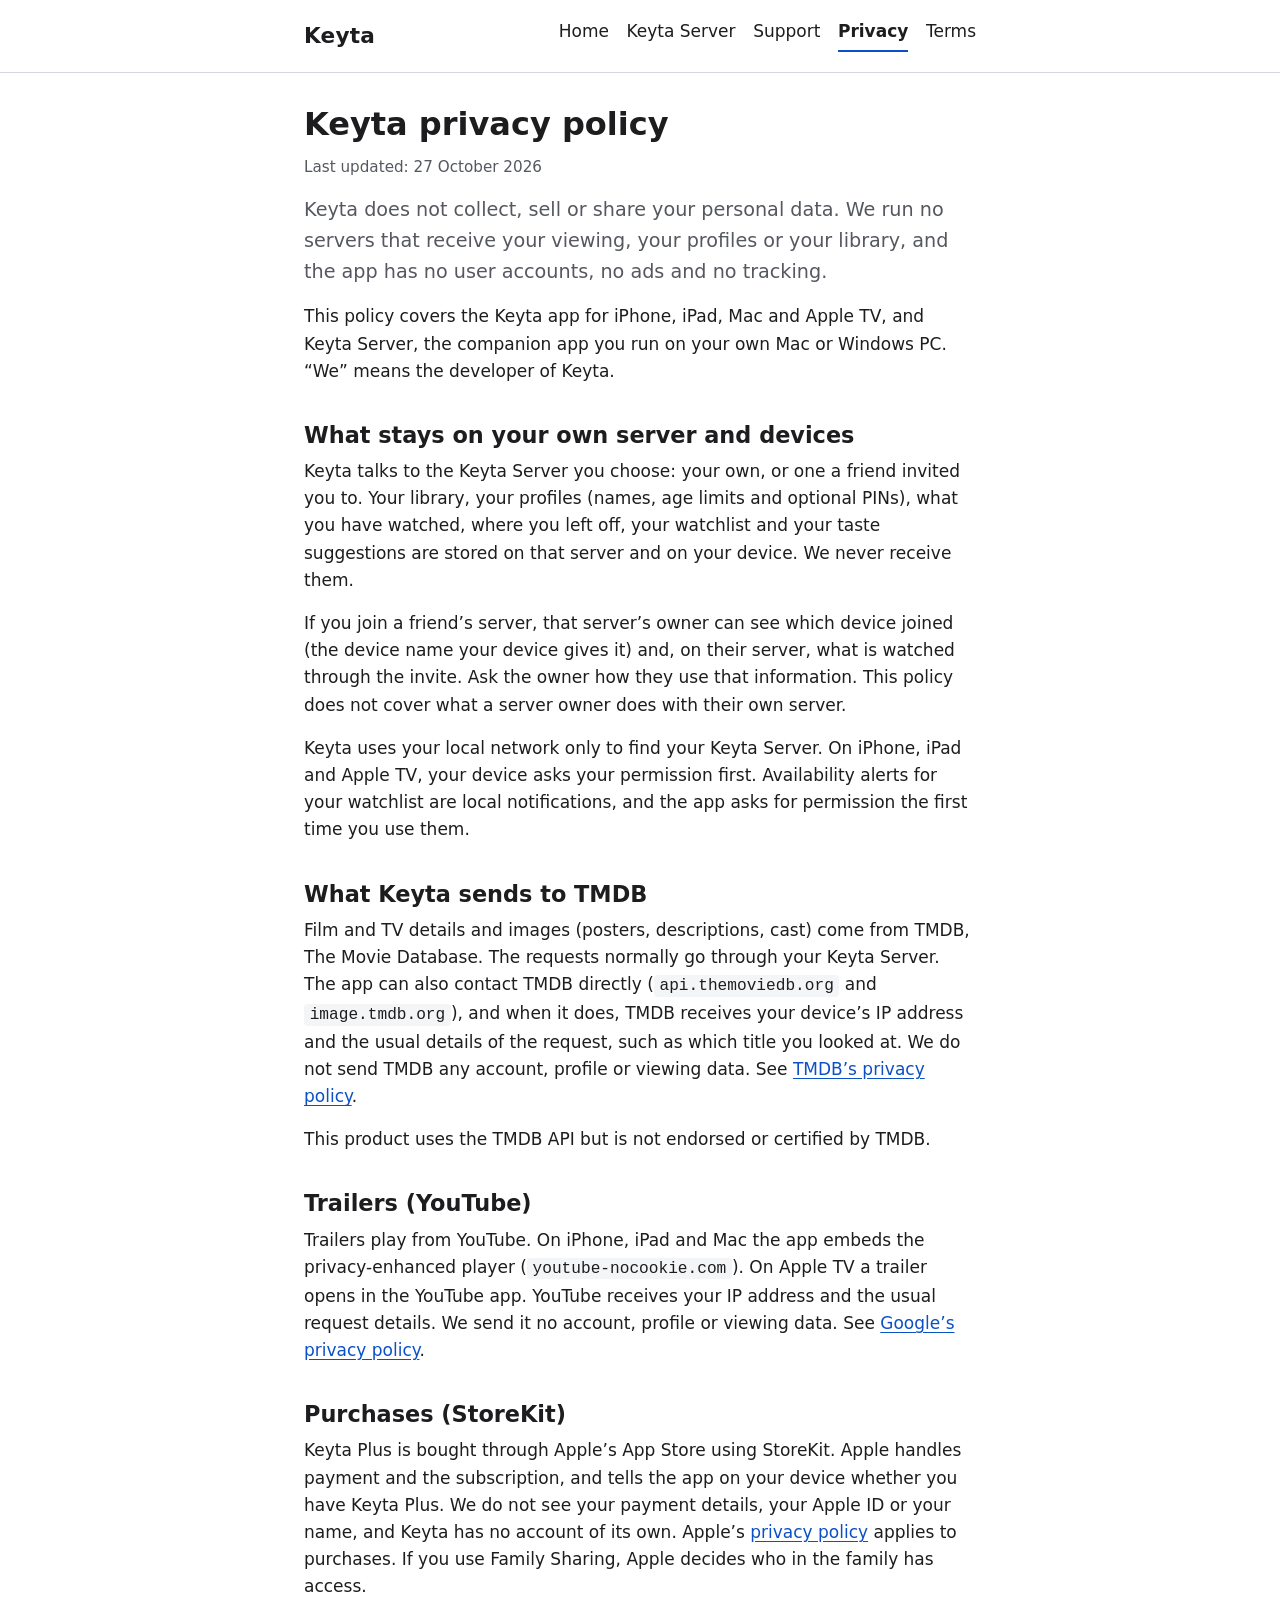
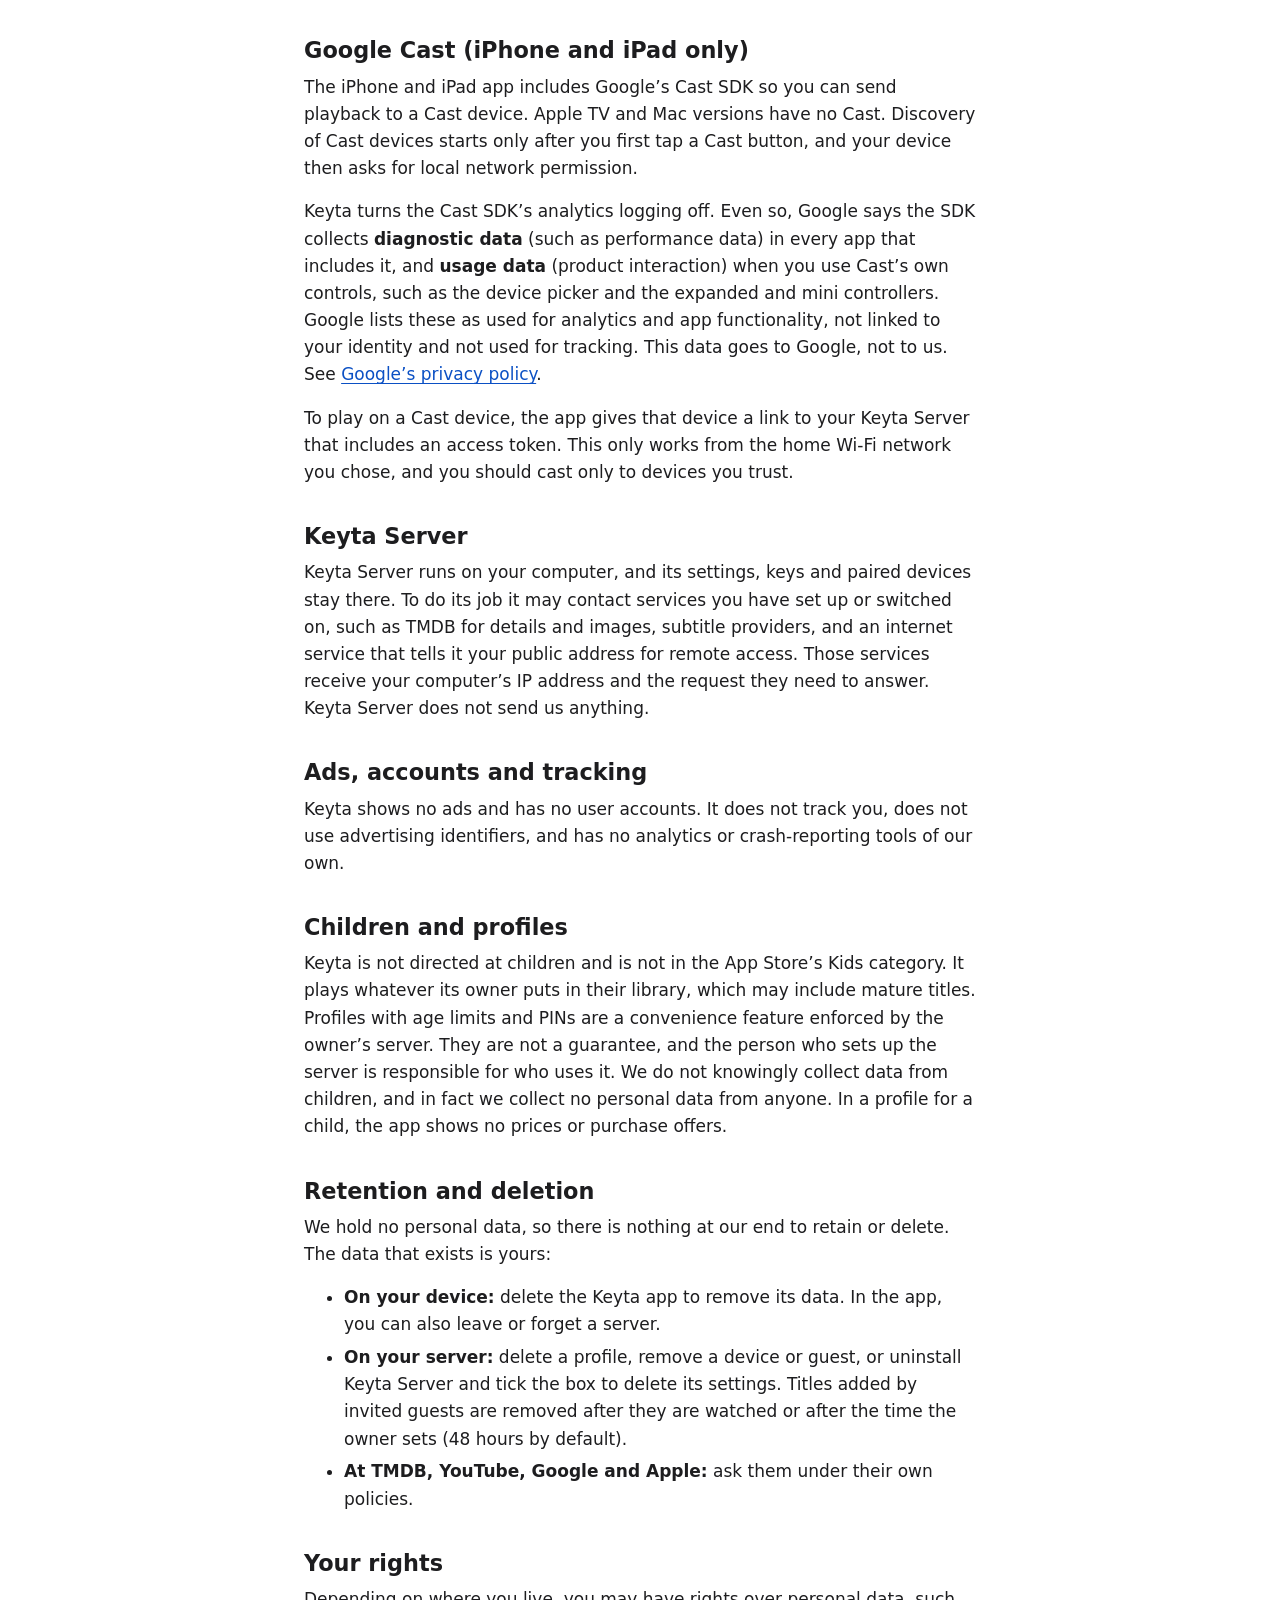
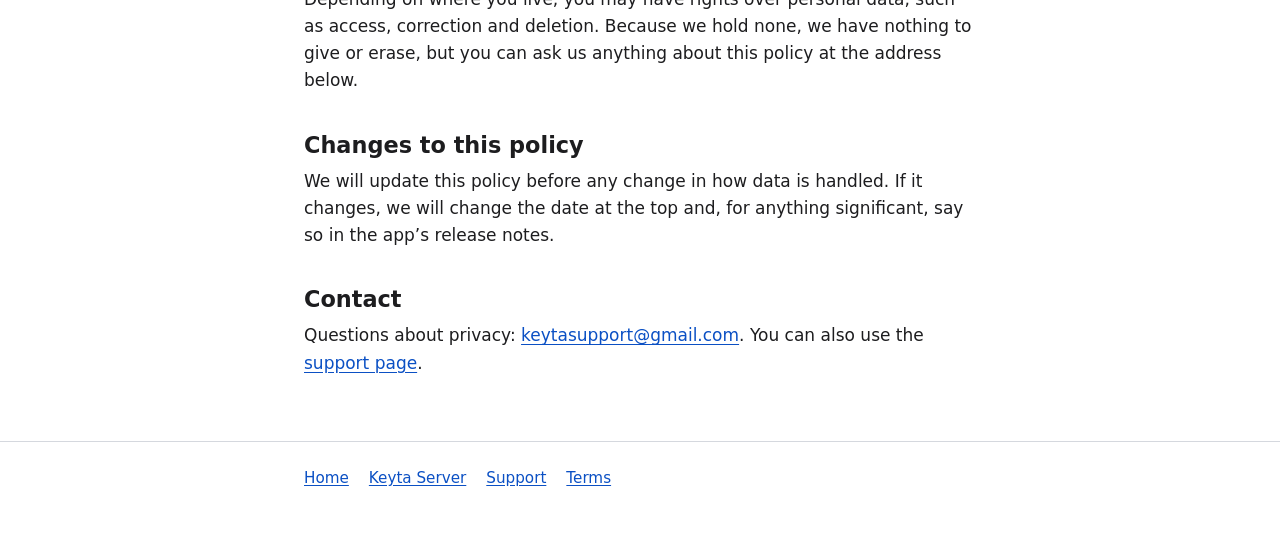
==== privacy.html @ 4ab93399 "Add files via upload" ====
<!doctype html>
<html lang="en">
<head>
<meta charset="utf-8">
<meta name="viewport" content="width=device-width, initial-scale=1">
<meta name="color-scheme" content="light dark">
<title>Keyta privacy policy</title>
<meta name="description" content="What Keyta and Keyta Server do with your data: nothing is collected by the developer, and what each third party sees.">
<link rel="stylesheet" href="style.css">
</head>
<body>
<a class="skip" href="#main">Skip to content</a>
<header class="site"><div class="wrap">
  <a class="brand" href="index.html">Keyta</a>
  <nav aria-label="Main"><ul>
    <li><a href="index.html">Home</a></li>
    <li><a href="server.html">Keyta Server</a></li>
    <li><a href="support.html">Support</a></li>
    <li><a href="privacy.html" aria-current="page">Privacy</a></li>
    <li><a href="terms.html">Terms</a></li>
  </ul></nav>
</div></header>

<main id="main"><div class="wrap">
  <h1>Keyta privacy policy</h1>
  <p class="updated">Last updated: 27 October 2026</p>

  <p class="lead">Keyta does not collect, sell or share your personal data. We run no servers that receive your viewing, your profiles or your library, and the app has no user accounts, no ads and no tracking.</p>

  <p>This policy covers the Keyta app for iPhone, iPad, Mac and Apple TV, and Keyta Server, the companion app you run on your own Mac or Windows PC. &ldquo;We&rdquo; means the developer of Keyta.</p>

  <h2>What stays on your own server and devices</h2>
  <p>Keyta talks to the Keyta Server you choose: your own, or one a friend invited you to. Your library, your profiles (names, age limits and optional PINs), what you have watched, where you left off, your watchlist and your taste suggestions are stored on that server and on your device. We never receive them.</p>
  <p>If you join a friend&rsquo;s server, that server&rsquo;s owner can see which device joined (the device name your device gives it) and, on their server, what is watched through the invite. Ask the owner how they use that information. This policy does not cover what a server owner does with their own server.</p>
  <p>Keyta uses your local network only to find your Keyta Server. On iPhone, iPad and Apple TV, your device asks your permission first. Availability alerts for your watchlist are local notifications, and the app asks for permission the first time you use them.</p>

  <h2>What Keyta sends to TMDB</h2>
  <p>Film and TV details and images (posters, descriptions, cast) come from TMDB, The Movie Database. The requests normally go through your Keyta Server. The app can also contact TMDB directly (<code>api.themoviedb.org</code> and <code>image.tmdb.org</code>), and when it does, TMDB receives your device&rsquo;s IP address and the usual details of the request, such as which title you looked at. We do not send TMDB any account, profile or viewing data. See <a href="https://www.themoviedb.org/privacy-policy">TMDB&rsquo;s privacy policy</a>.</p>
  <p>This product uses the TMDB API but is not endorsed or certified by TMDB.</p>

  <h2>Trailers (YouTube)</h2>
  <p>Trailers play from YouTube. On iPhone, iPad and Mac the app embeds the privacy-enhanced player (<code>youtube-nocookie.com</code>). On Apple TV a trailer opens in the YouTube app. YouTube receives your IP address and the usual request details. We send it no account, profile or viewing data. See <a href="https://policies.google.com/privacy">Google&rsquo;s privacy policy</a>.</p>

  <h2>Purchases (StoreKit)</h2>
  <p>Keyta Plus is bought through Apple&rsquo;s App Store using StoreKit. Apple handles payment and the subscription, and tells the app on your device whether you have Keyta Plus. We do not see your payment details, your Apple ID or your name, and Keyta has no account of its own. Apple&rsquo;s <a href="https://www.apple.com/legal/privacy/">privacy policy</a> applies to purchases. If you use Family Sharing, Apple decides who in the family has access.</p>

  <h2>Google Cast (iPhone and iPad only)</h2>
  <p>The iPhone and iPad app includes Google&rsquo;s Cast SDK so you can send playback to a Cast device. Apple TV and Mac versions have no Cast. Discovery of Cast devices starts only after you first tap a Cast button, and your device then asks for local network permission.</p>
  <p>Keyta turns the Cast SDK&rsquo;s analytics logging off. Even so, Google says the SDK collects <strong>diagnostic data</strong> (such as performance data) in every app that includes it, and <strong>usage data</strong> (product interaction) when you use Cast&rsquo;s own controls, such as the device picker and the expanded and mini controllers. Google lists these as used for analytics and app functionality, not linked to your identity and not used for tracking. This data goes to Google, not to us. See <a href="https://policies.google.com/privacy">Google&rsquo;s privacy policy</a>.</p>
  <p>To play on a Cast device, the app gives that device a link to your Keyta Server that includes an access token. This only works from the home Wi-Fi network you chose, and you should cast only to devices you trust.</p>

  <h2>Keyta Server</h2>
  <p>Keyta Server runs on your computer, and its settings, keys and paired devices stay there. To do its job it may contact services you have set up or switched on, such as TMDB for details and images, subtitle providers, and an internet service that tells it your public address for remote access. Those services receive your computer&rsquo;s IP address and the request they need to answer. Keyta Server does not send us anything.</p>

  <h2>Ads, accounts and tracking</h2>
  <p>Keyta shows no ads and has no user accounts. It does not track you, does not use advertising identifiers, and has no analytics or crash-reporting tools of our own.</p>

  <h2>Children and profiles</h2>
  <p>Keyta is not directed at children and is not in the App Store&rsquo;s Kids category. It plays whatever its owner puts in their library, which may include mature titles. Profiles with age limits and PINs are a convenience feature enforced by the owner&rsquo;s server. They are not a guarantee, and the person who sets up the server is responsible for who uses it. We do not knowingly collect data from children, and in fact we collect no personal data from anyone. In a profile for a child, the app shows no prices or purchase offers.</p>

  <h2>Retention and deletion</h2>
  <p>We hold no personal data, so there is nothing at our end to retain or delete. The data that exists is yours:</p>
  <ul>
    <li><strong>On your device:</strong> delete the Keyta app to remove its data. In the app, you can also leave or forget a server.</li>
    <li><strong>On your server:</strong> delete a profile, remove a device or guest, or uninstall Keyta Server and tick the box to delete its settings. Titles added by invited guests are removed after they are watched or after the time the owner sets (48 hours by default).</li>
    <li><strong>At TMDB, YouTube, Google and Apple:</strong> ask them under their own policies.</li>
  </ul>

  <h2>Your rights</h2>
  <p>Depending on where you live, you may have rights over personal data, such as access, correction and deletion. Because we hold none, we have nothing to give or erase, but you can ask us anything about this policy at the address below.</p>

  <h2>Changes to this policy</h2>
  <p>We will update this policy before any change in how data is handled. If it changes, we will change the date at the top and, for anything significant, say so in the app&rsquo;s release notes.</p>

  <h2>Contact</h2>
  <p>Questions about privacy: <a href="mailto:keytasupport@gmail.com">keytasupport@gmail.com</a>. You can also use the <a href="support.html">support page</a>.</p>
</div></main>

<footer class="site"><div class="wrap">
  <ul>
    <li><a href="index.html">Home</a></li>
    <li><a href="server.html">Keyta Server</a></li>
    <li><a href="support.html">Support</a></li>
    <li><a href="terms.html">Terms</a></li>
  </ul>
</div></footer>
</body>
</html>
---- style.css ----
/* Keyta site. One stylesheet, no fonts or scripts from anywhere else. */
:root {
  --bg: #ffffff;
  --surface: #f4f5f7;
  --text: #1d1d1f;
  --muted: #55585f;
  --link: #0b50c4;
  --border: #d5d8de;
  --accent: #0b50c4;
  --on-accent: #ffffff;
  --todo-bg: #fff3c4;
  --todo-text: #4a3b00;
}
@media (prefers-color-scheme: dark) {
  :root {
    --bg: #121316;
    --surface: #1d1f24;
    --text: #f2f3f5;
    --muted: #b4b8c1;
    --link: #8db4ff;
    --border: #363a43;
    --accent: #8db4ff;
    --on-accent: #0b1220;
    --todo-bg: #4a3b00;
    --todo-text: #fff3c4;
  }
}
* { box-sizing: border-box; }
html { -webkit-text-size-adjust: 100%; }
body {
  margin: 0;
  background: var(--bg);
  color: var(--text);
  font: 1.0625rem/1.6 system-ui, -apple-system, "Segoe UI", Roboto, "Helvetica Neue", Arial, sans-serif;
}
a { color: var(--link); text-underline-offset: 0.15em; }
a:focus-visible, summary:focus-visible { outline: 3px solid var(--accent); outline-offset: 2px; border-radius: 2px; }
.skip { position: absolute; left: -999px; top: 0; background: var(--accent); color: var(--on-accent); padding: .5rem 1rem; z-index: 10; }
.skip:focus { left: 0; }
.wrap { max-width: 44rem; margin: 0 auto; padding: 0 1rem; }
header.site { border-bottom: 1px solid var(--border); }
header.site .wrap { display: flex; flex-wrap: wrap; align-items: center; justify-content: space-between; gap: .5rem 1.5rem; padding-top: .9rem; padding-bottom: .9rem; }
.brand { font-weight: 700; font-size: 1.35rem; color: var(--text); text-decoration: none; letter-spacing: .01em; }
nav ul { list-style: none; display: flex; flex-wrap: wrap; gap: .25rem 1.1rem; margin: 0; padding: 0; }
nav a { color: var(--text); text-decoration: none; padding: .25rem 0; display: inline-block; }
nav a:hover { text-decoration: underline; }
nav a[aria-current="page"] { font-weight: 700; border-bottom: 2px solid var(--accent); }
main { padding: 2rem 0 3rem; }
h1 { font-size: 2rem; line-height: 1.2; margin: 0 0 .75rem; }
h2 { font-size: 1.4rem; line-height: 1.3; margin: 2.25rem 0 .5rem; }
h3 { font-size: 1.1rem; margin: 1.5rem 0 .25rem; }
p, ul, ol { margin: 0 0 1rem; }
li { margin-bottom: .35rem; }
.lead { font-size: 1.2rem; color: var(--muted); }
.updated { color: var(--muted); font-size: .95rem; }
.card { background: var(--surface); border: 1px solid var(--border); border-radius: .75rem; padding: 1rem 1.25rem; margin: 1rem 0; }
.card h2, .card h3 { margin-top: 0; }
.grid { display: grid; gap: 1rem; grid-template-columns: repeat(auto-fit, minmax(14rem, 1fr)); }
.button { display: inline-block; background: var(--accent); color: var(--on-accent); font-weight: 600; padding: .65rem 1.1rem; border-radius: .6rem; text-decoration: none; margin: .25rem .5rem .25rem 0; }
.button:hover { filter: brightness(1.08); }
.todo { background: var(--todo-bg); color: var(--todo-text); padding: 0 .35em; border-radius: .25rem; font-weight: 600; }
details { border-top: 1px solid var(--border); padding: .75rem 0; }
details:last-of-type { border-bottom: 1px solid var(--border); }
summary { cursor: pointer; font-weight: 600; }
details > :not(summary) { margin-top: .6rem; }
table { border-collapse: collapse; width: 100%; margin: 0 0 1rem; }
th, td { text-align: left; vertical-align: top; padding: .5rem .6rem; border-bottom: 1px solid var(--border); }
th { background: var(--surface); }
.tablewrap { overflow-x: auto; }
code { font-family: ui-monospace, SFMono-Regular, Menlo, Consolas, monospace; font-size: .95em; background: var(--surface); padding: .1em .35em; border-radius: .25rem; word-break: break-word; }
footer.site { border-top: 1px solid var(--border); color: var(--muted); font-size: .95rem; padding: 1.5rem 0 2.5rem; }
footer.site ul { list-style: none; display: flex; flex-wrap: wrap; gap: .25rem 1.25rem; padding: 0; margin: 0 0 .75rem; }
@media (max-width: 30rem) {
  h1 { font-size: 1.65rem; }
  body { font-size: 1rem; }
}
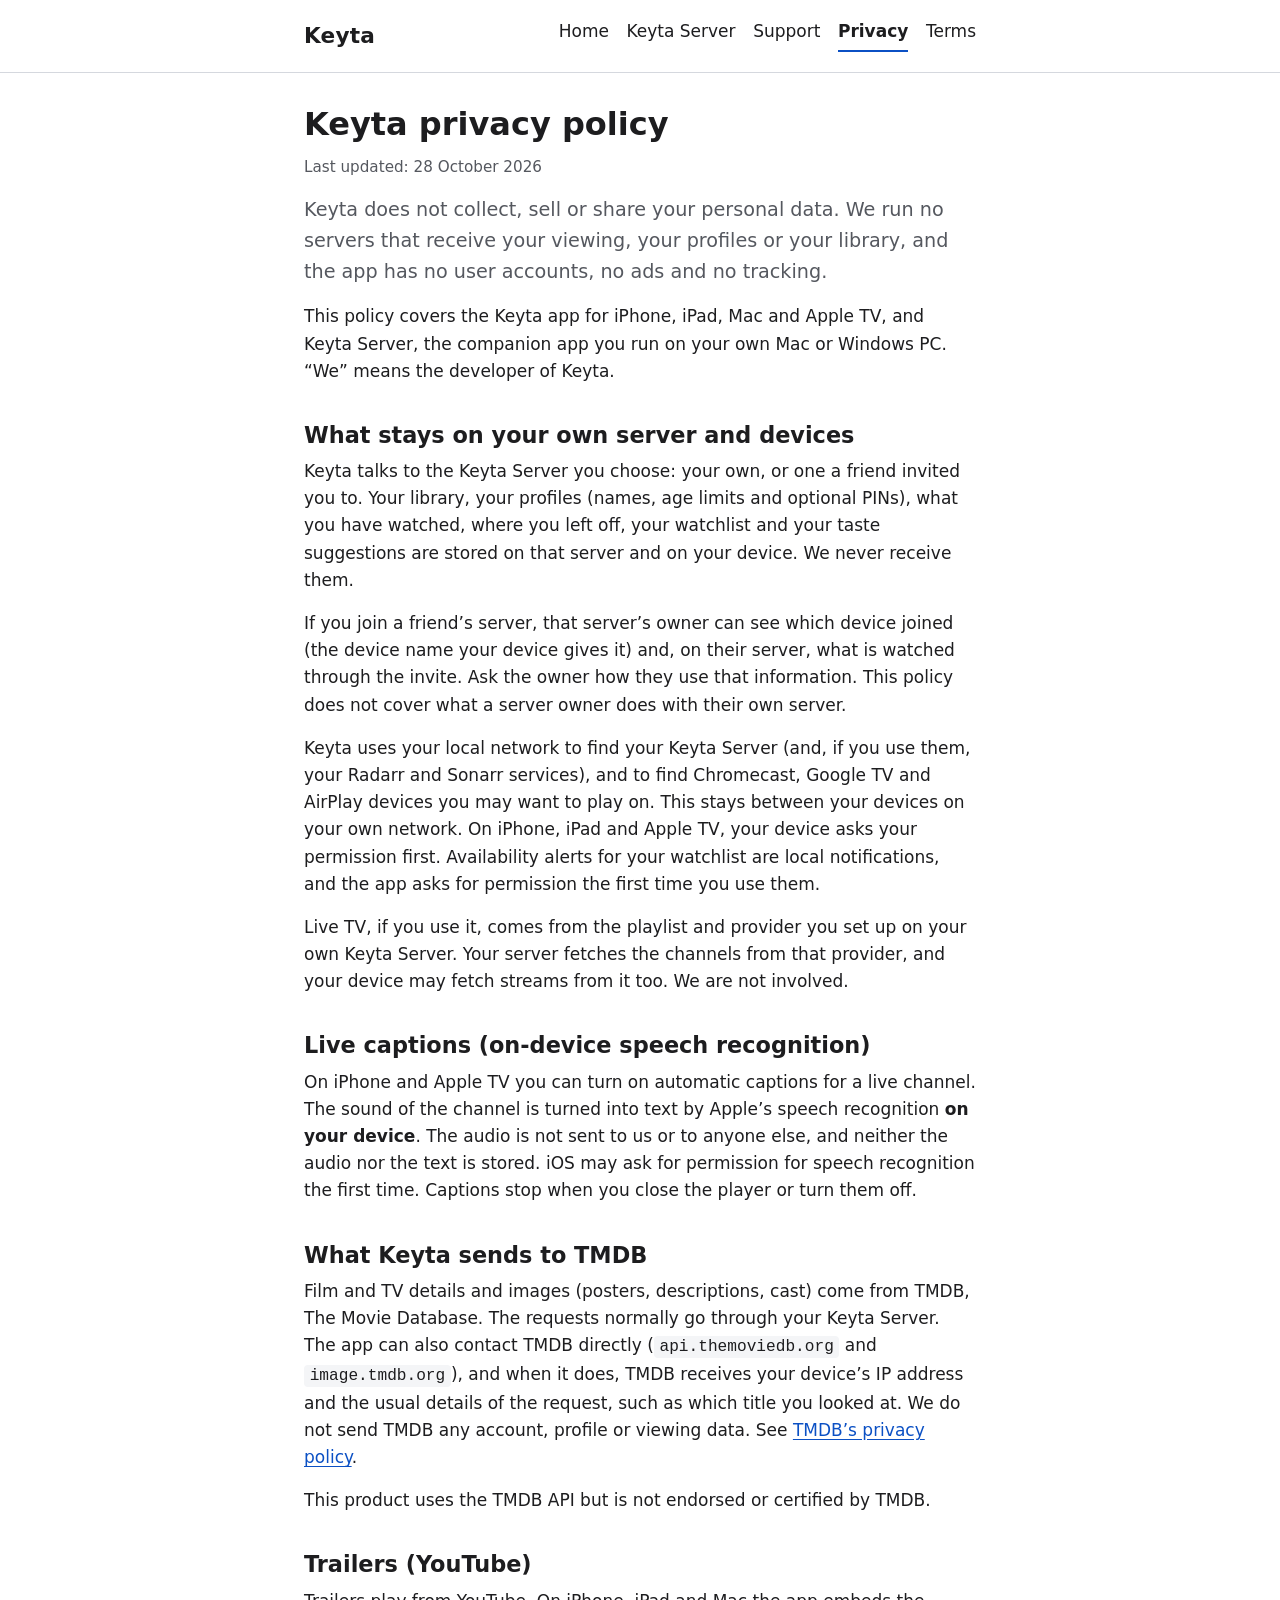
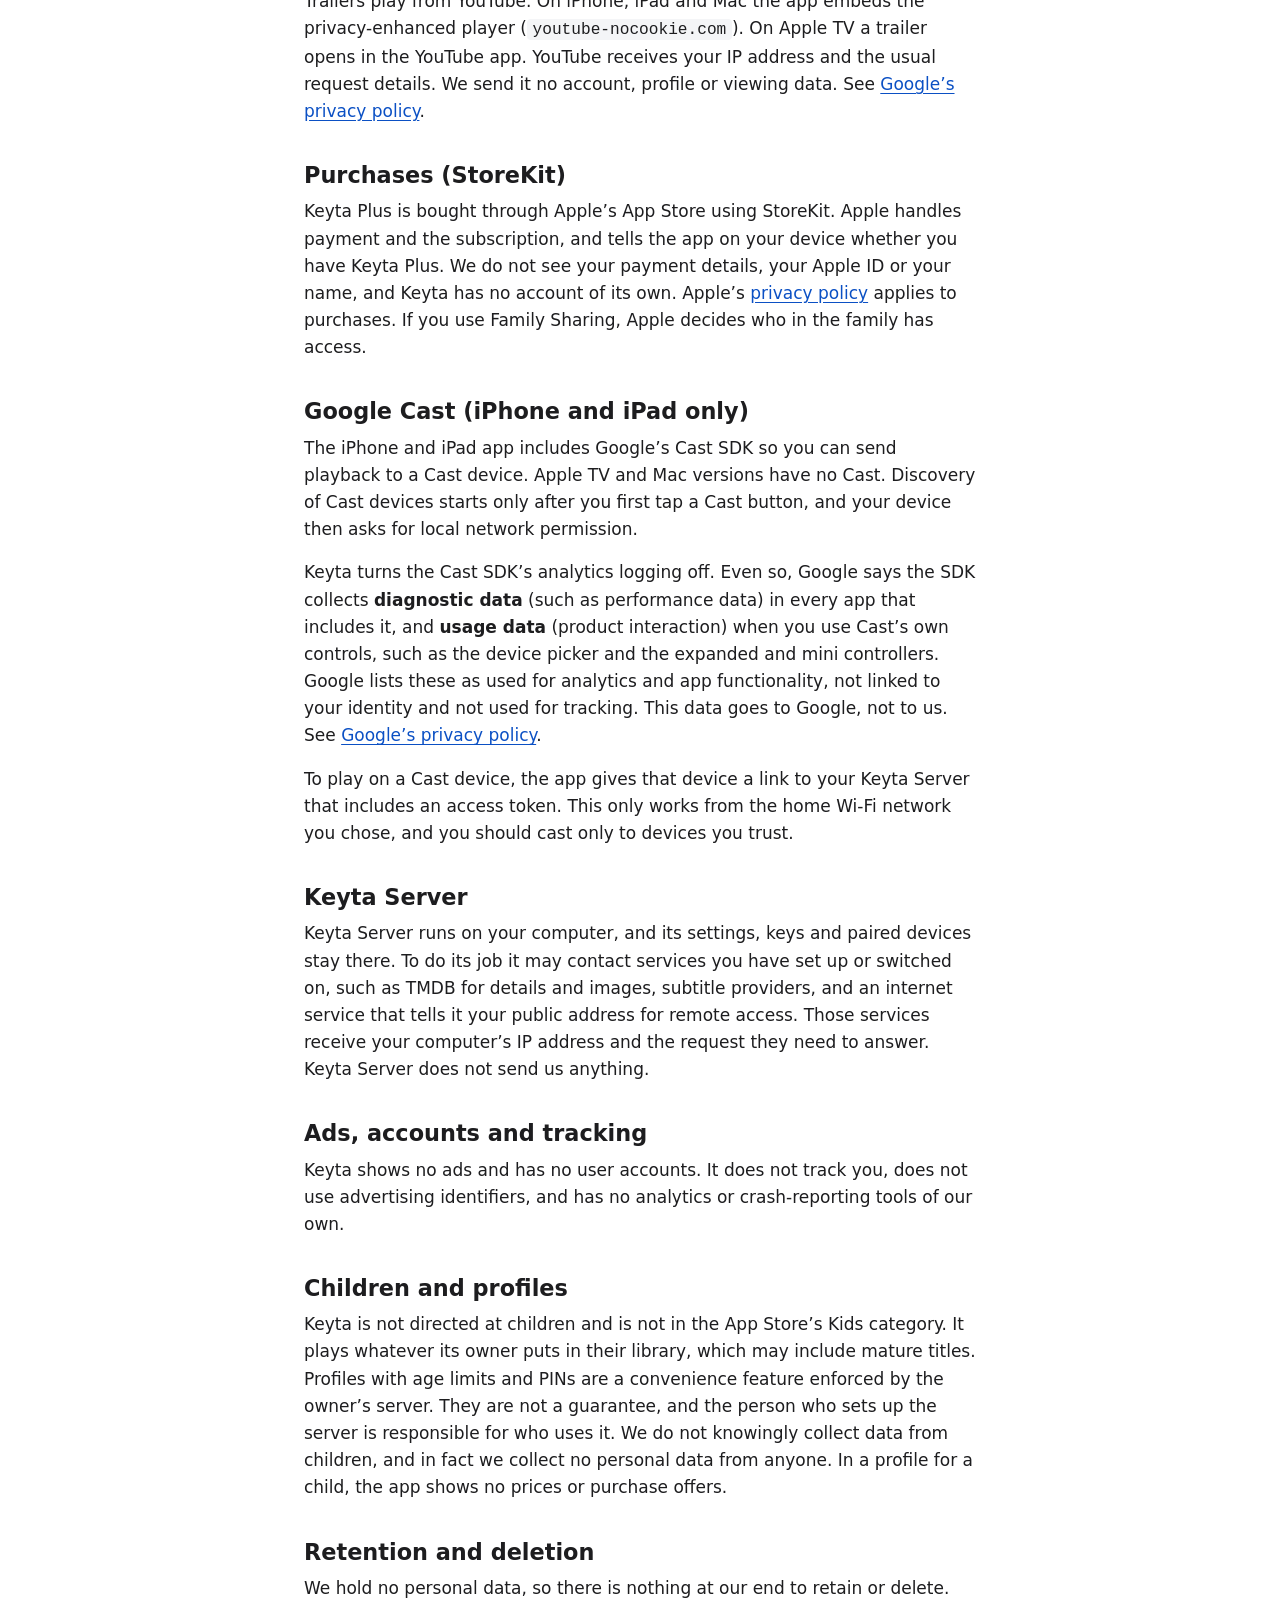
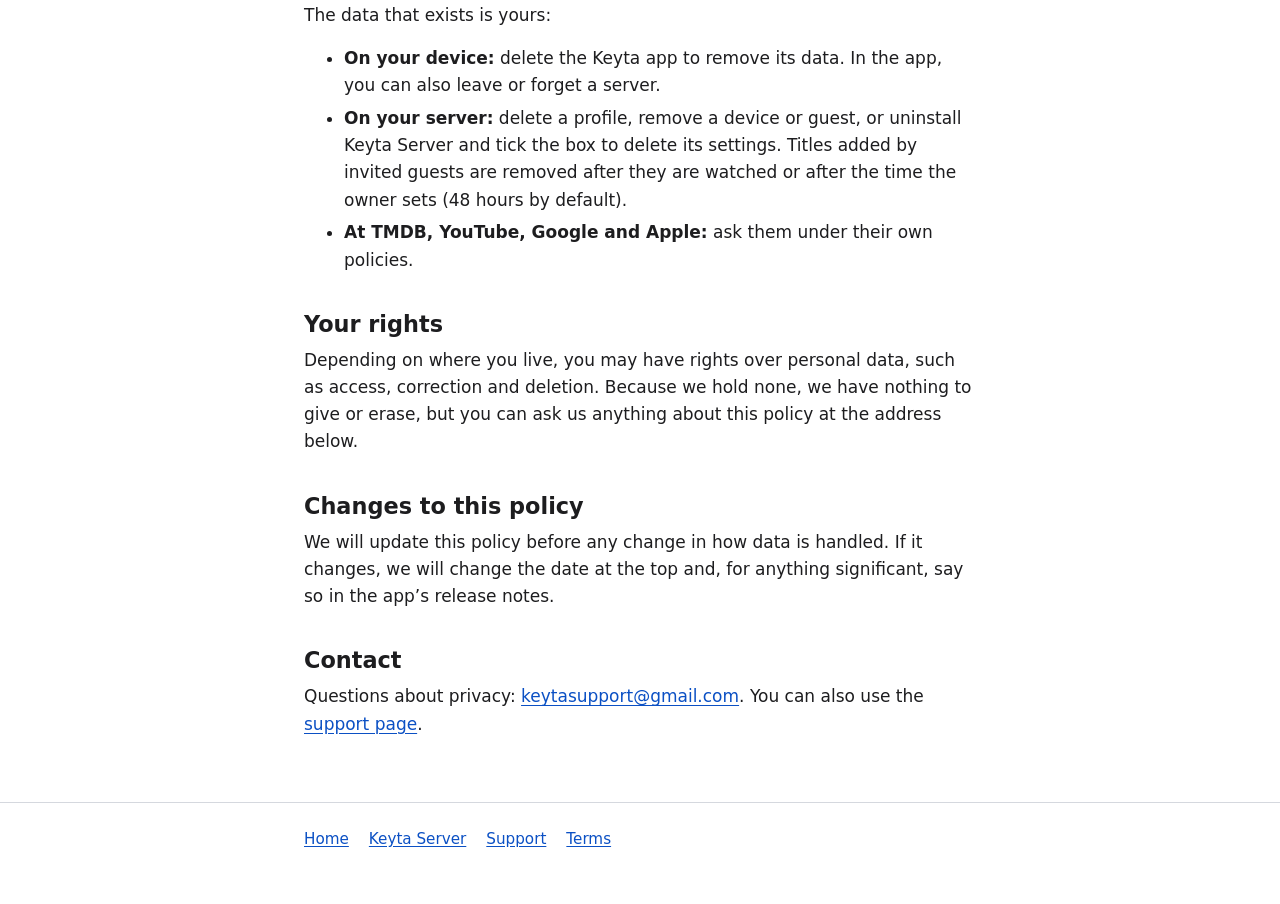
==== commit 4f47a9e7: "Update privacy and terms pages (28-29 Oct 2026)" ====
--- a/privacy.html
+++ b/privacy.html
@@ -23,7 +23,7 @@
 
 <main id="main"><div class="wrap">
   <h1>Keyta privacy policy</h1>
-  <p class="updated">Last updated: 27 October 2026</p>
+  <p class="updated">Last updated: 28 October 2026</p>
 
   <p class="lead">Keyta does not collect, sell or share your personal data. We run no servers that receive your viewing, your profiles or your library, and the app has no user accounts, no ads and no tracking.</p>
 
@@ -32,7 +32,11 @@
   <h2>What stays on your own server and devices</h2>
   <p>Keyta talks to the Keyta Server you choose: your own, or one a friend invited you to. Your library, your profiles (names, age limits and optional PINs), what you have watched, where you left off, your watchlist and your taste suggestions are stored on that server and on your device. We never receive them.</p>
   <p>If you join a friend&rsquo;s server, that server&rsquo;s owner can see which device joined (the device name your device gives it) and, on their server, what is watched through the invite. Ask the owner how they use that information. This policy does not cover what a server owner does with their own server.</p>
-  <p>Keyta uses your local network only to find your Keyta Server. On iPhone, iPad and Apple TV, your device asks your permission first. Availability alerts for your watchlist are local notifications, and the app asks for permission the first time you use them.</p>
+  <p>Keyta uses your local network to find your Keyta Server (and, if you use them, your Radarr and Sonarr services), and to find Chromecast, Google TV and AirPlay devices you may want to play on. This stays between your devices on your own network. On iPhone, iPad and Apple TV, your device asks your permission first. Availability alerts for your watchlist are local notifications, and the app asks for permission the first time you use them.</p>
+  <p>Live TV, if you use it, comes from the playlist and provider you set up on your own Keyta Server. Your server fetches the channels from that provider, and your device may fetch streams from it too. We are not involved.</p>
+
+  <h2>Live captions (on-device speech recognition)</h2>
+  <p>On iPhone and Apple TV you can turn on automatic captions for a live channel. The sound of the channel is turned into text by Apple&rsquo;s speech recognition <strong>on your device</strong>. The audio is not sent to us or to anyone else, and neither the audio nor the text is stored. iOS may ask for permission for speech recognition the first time. Captions stop when you close the player or turn them off.</p>
 
   <h2>What Keyta sends to TMDB</h2>
   <p>Film and TV details and images (posters, descriptions, cast) come from TMDB, The Movie Database. The requests normally go through your Keyta Server. The app can also contact TMDB directly (<code>api.themoviedb.org</code> and <code>image.tmdb.org</code>), and when it does, TMDB receives your device&rsquo;s IP address and the usual details of the request, such as which title you looked at. We do not send TMDB any account, profile or viewing data. See <a href="https://www.themoviedb.org/privacy-policy">TMDB&rsquo;s privacy policy</a>.</p>
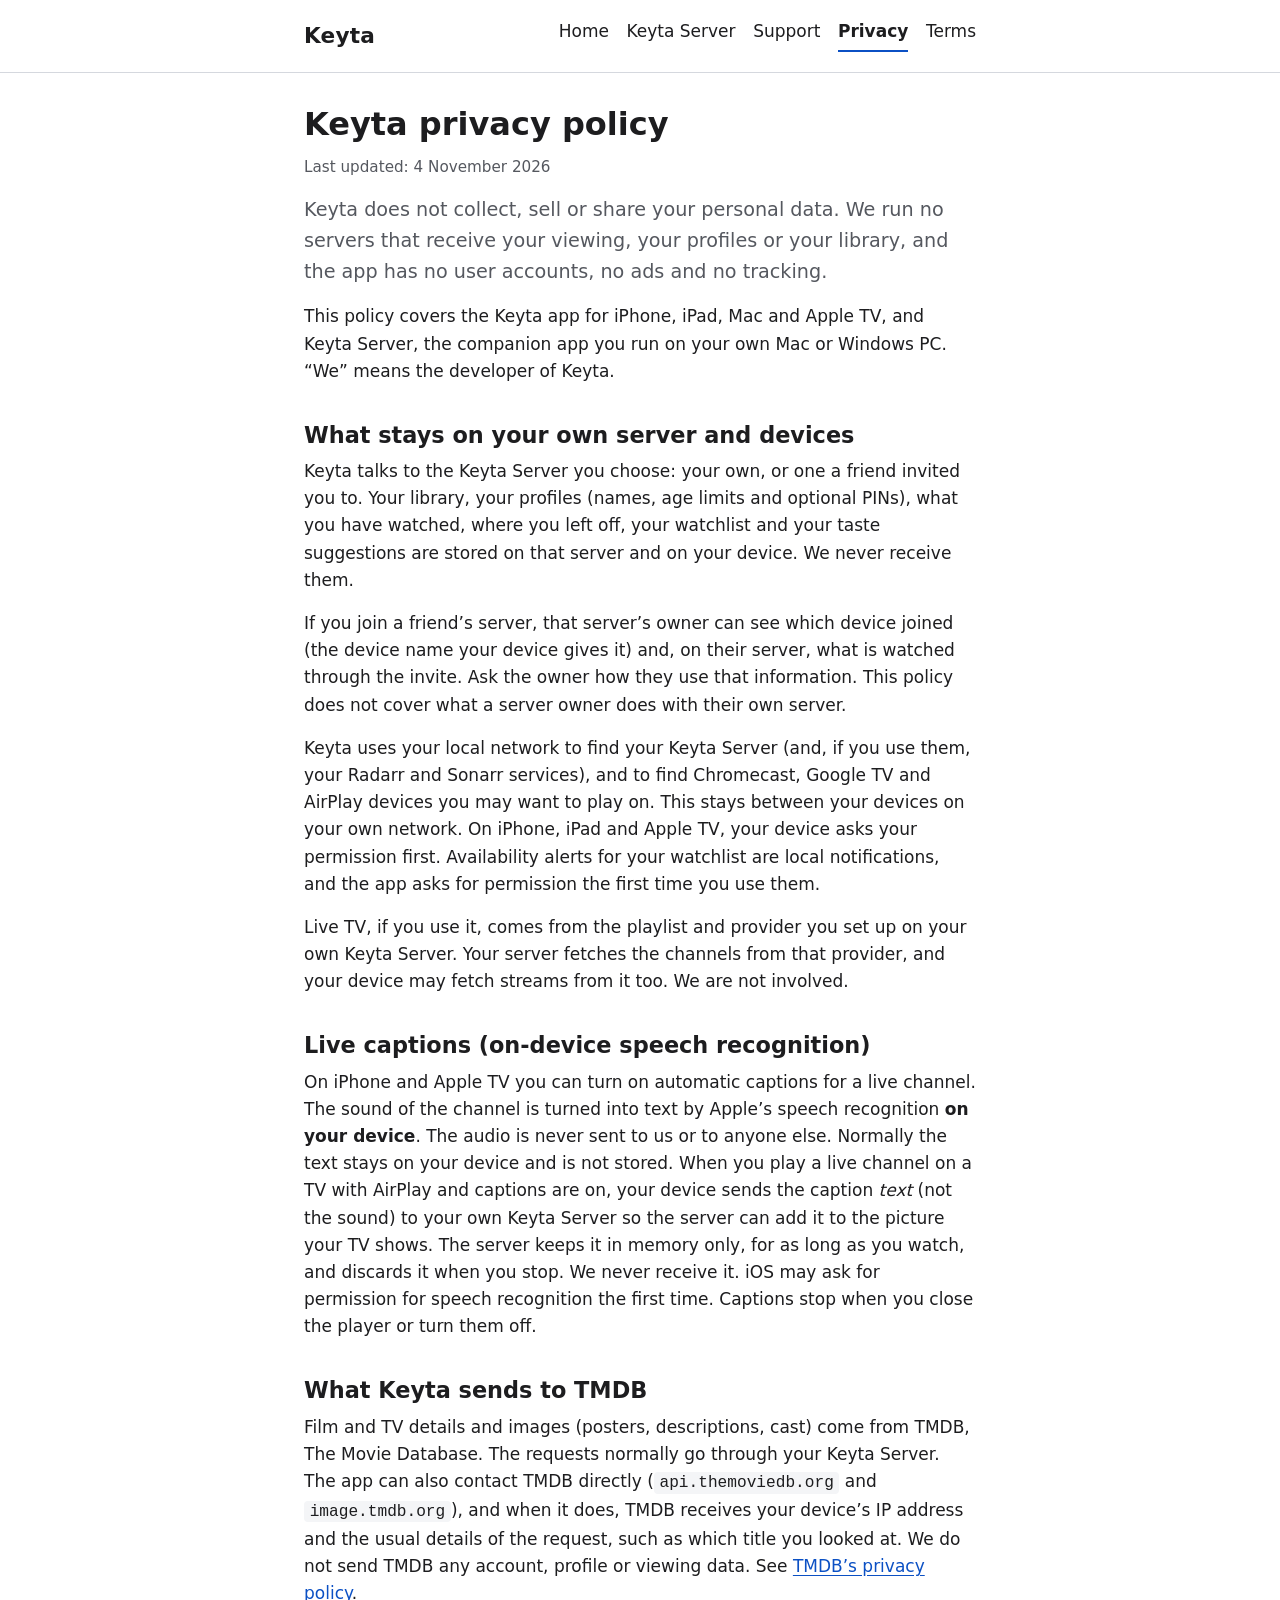
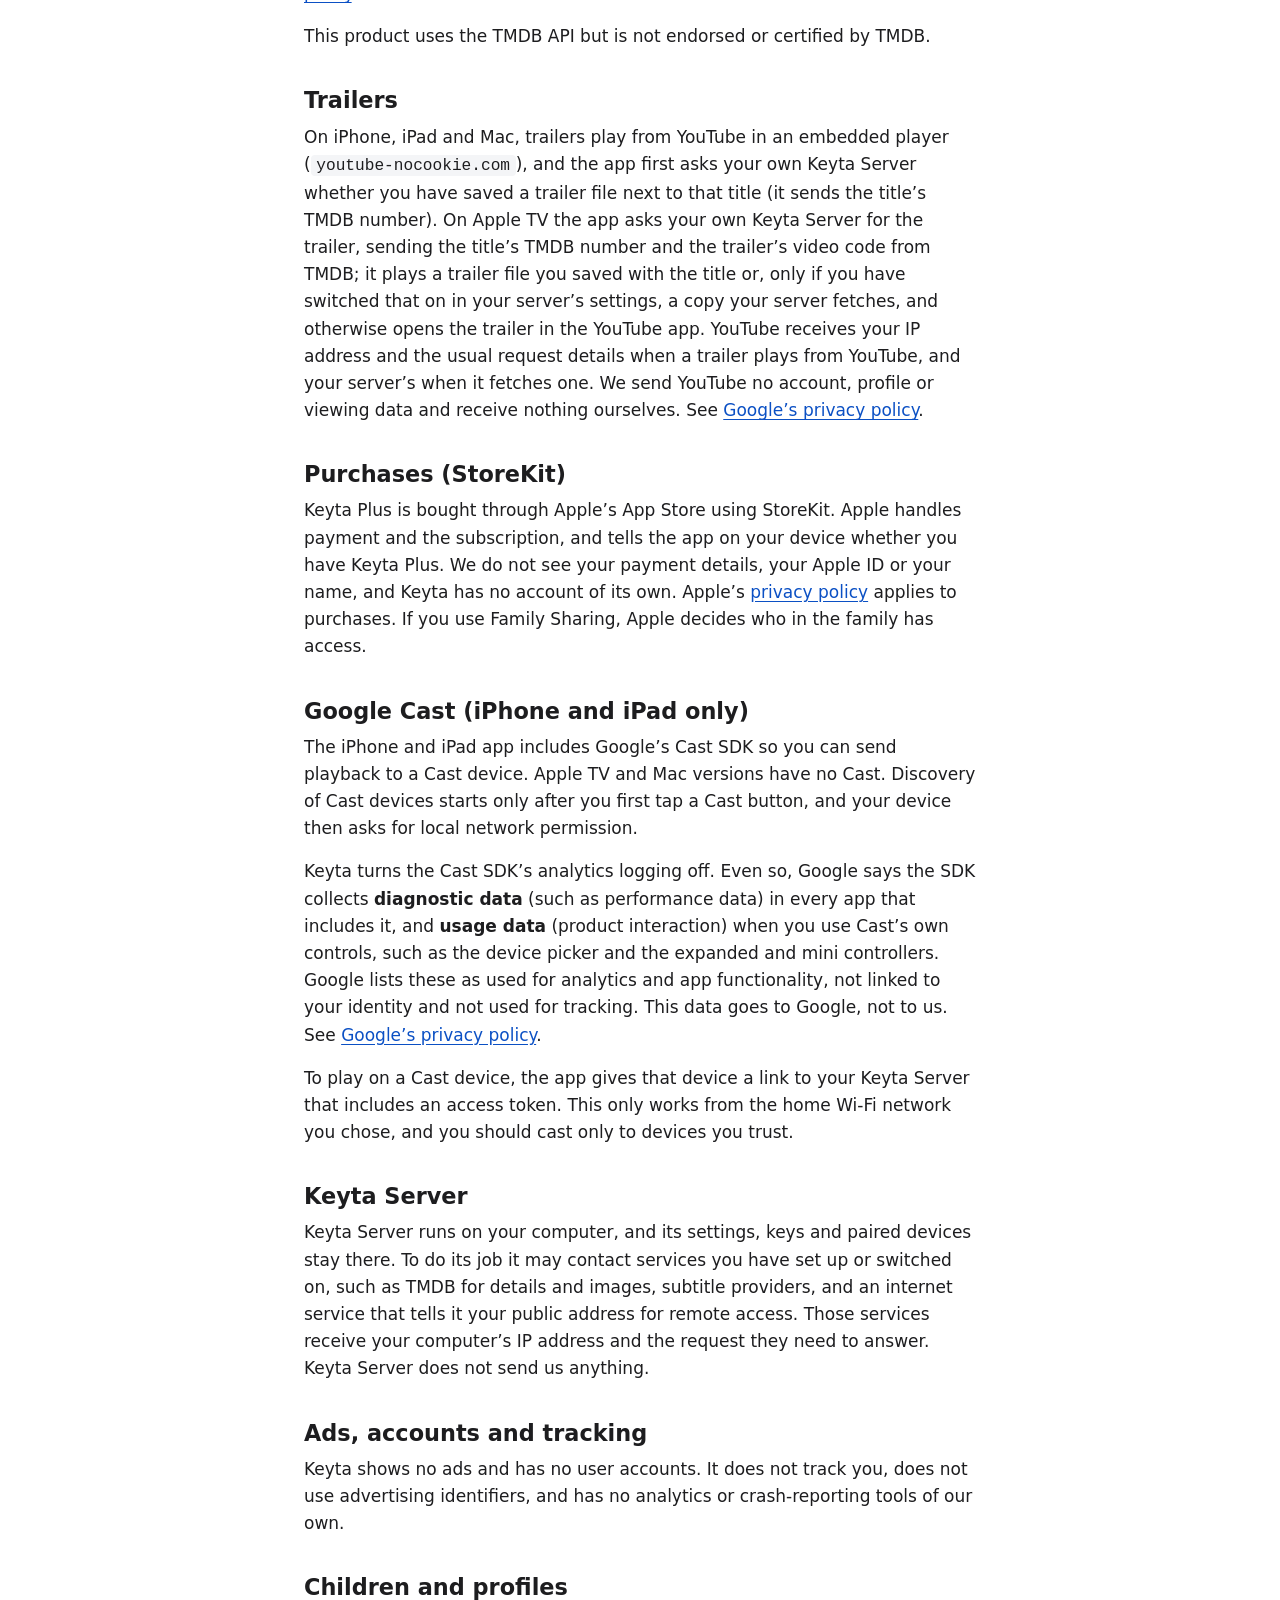
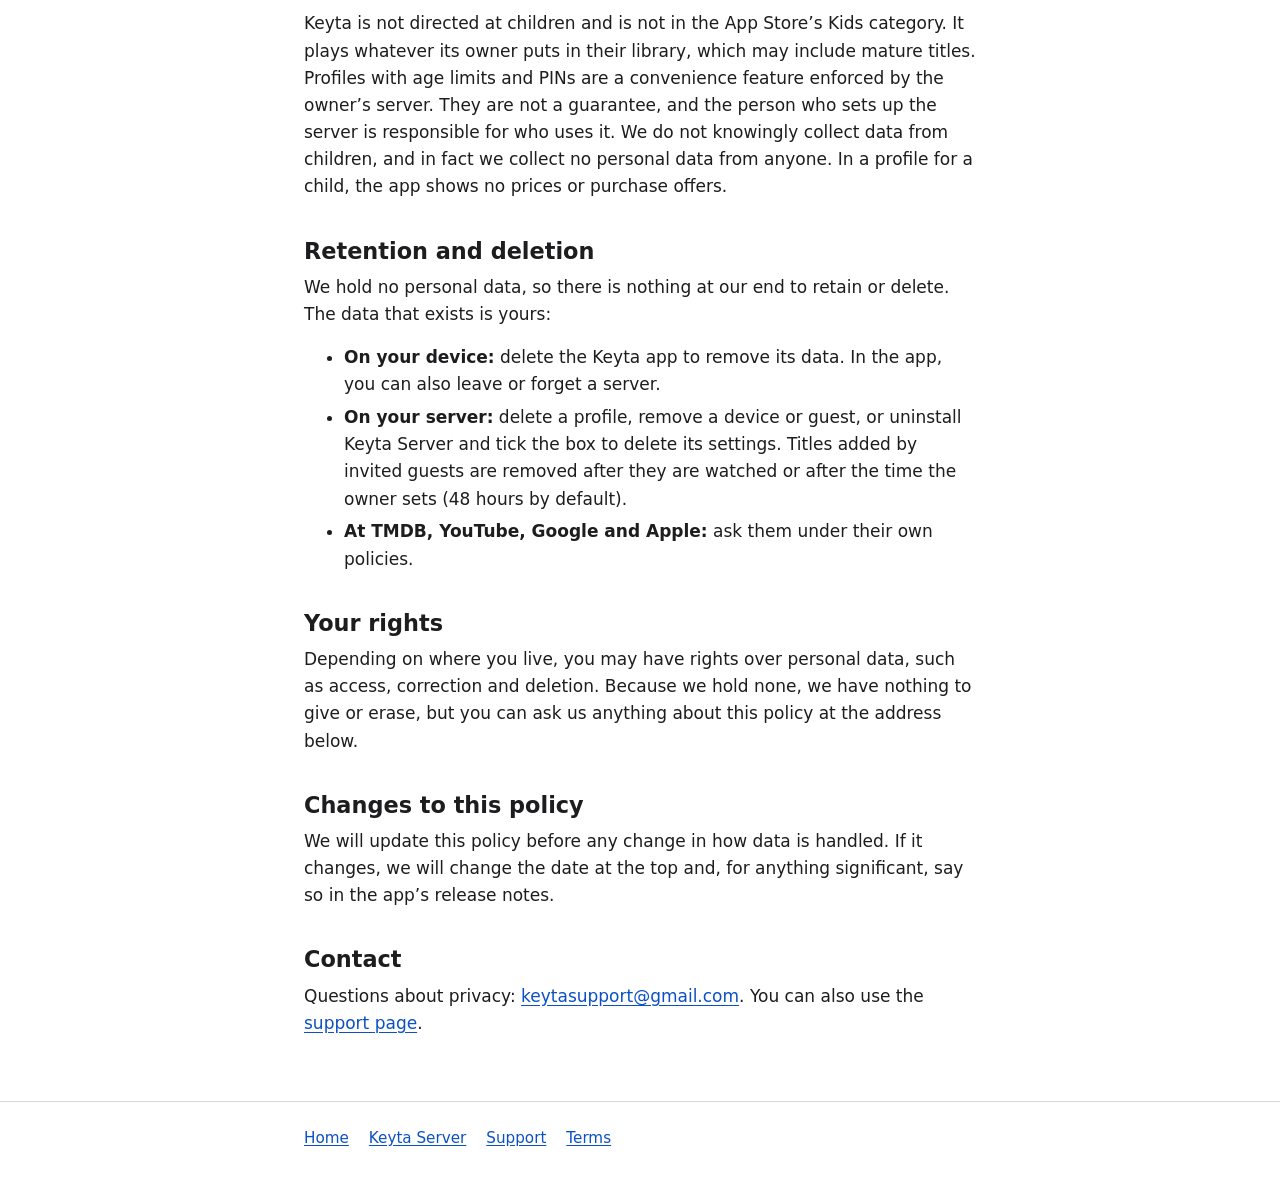
==== commit 9a436dcb: "Server 0.2.0: privacy update (4 Nov), server page what's new, README version Co-Authored-By: Claude " ====
--- a/privacy.html
+++ b/privacy.html
@@ -23,7 +23,7 @@
 
 <main id="main"><div class="wrap">
   <h1>Keyta privacy policy</h1>
-  <p class="updated">Last updated: 28 October 2026</p>
+  <p class="updated">Last updated: 4 November 2026</p>
 
   <p class="lead">Keyta does not collect, sell or share your personal data. We run no servers that receive your viewing, your profiles or your library, and the app has no user accounts, no ads and no tracking.</p>
 
@@ -36,14 +36,14 @@
   <p>Live TV, if you use it, comes from the playlist and provider you set up on your own Keyta Server. Your server fetches the channels from that provider, and your device may fetch streams from it too. We are not involved.</p>
 
   <h2>Live captions (on-device speech recognition)</h2>
-  <p>On iPhone and Apple TV you can turn on automatic captions for a live channel. The sound of the channel is turned into text by Apple&rsquo;s speech recognition <strong>on your device</strong>. The audio is not sent to us or to anyone else, and neither the audio nor the text is stored. iOS may ask for permission for speech recognition the first time. Captions stop when you close the player or turn them off.</p>
+  <p>On iPhone and Apple TV you can turn on automatic captions for a live channel. The sound of the channel is turned into text by Apple&rsquo;s speech recognition <strong>on your device</strong>. The audio is never sent to us or to anyone else. Normally the text stays on your device and is not stored. When you play a live channel on a TV with AirPlay and captions are on, your device sends the caption <em>text</em> (not the sound) to your own Keyta Server so the server can add it to the picture your TV shows. The server keeps it in memory only, for as long as you watch, and discards it when you stop. We never receive it. iOS may ask for permission for speech recognition the first time. Captions stop when you close the player or turn them off.</p>
 
   <h2>What Keyta sends to TMDB</h2>
   <p>Film and TV details and images (posters, descriptions, cast) come from TMDB, The Movie Database. The requests normally go through your Keyta Server. The app can also contact TMDB directly (<code>api.themoviedb.org</code> and <code>image.tmdb.org</code>), and when it does, TMDB receives your device&rsquo;s IP address and the usual details of the request, such as which title you looked at. We do not send TMDB any account, profile or viewing data. See <a href="https://www.themoviedb.org/privacy-policy">TMDB&rsquo;s privacy policy</a>.</p>
   <p>This product uses the TMDB API but is not endorsed or certified by TMDB.</p>
 
-  <h2>Trailers (YouTube)</h2>
-  <p>Trailers play from YouTube. On iPhone, iPad and Mac the app embeds the privacy-enhanced player (<code>youtube-nocookie.com</code>). On Apple TV a trailer opens in the YouTube app. YouTube receives your IP address and the usual request details. We send it no account, profile or viewing data. See <a href="https://policies.google.com/privacy">Google&rsquo;s privacy policy</a>.</p>
+  <h2>Trailers</h2>
+  <p>On iPhone, iPad and Mac, trailers play from YouTube in an embedded player (<code>youtube-nocookie.com</code>), and the app first asks your own Keyta Server whether you have saved a trailer file next to that title (it sends the title&rsquo;s TMDB number). On Apple TV the app asks your own Keyta Server for the trailer, sending the title&rsquo;s TMDB number and the trailer&rsquo;s video code from TMDB; it plays a trailer file you saved with the title or, only if you have switched that on in your server&rsquo;s settings, a copy your server fetches, and otherwise opens the trailer in the YouTube app. YouTube receives your IP address and the usual request details when a trailer plays from YouTube, and your server&rsquo;s when it fetches one. We send YouTube no account, profile or viewing data and receive nothing ourselves. See <a href="https://policies.google.com/privacy">Google&rsquo;s privacy policy</a>.</p>
 
   <h2>Purchases (StoreKit)</h2>
   <p>Keyta Plus is bought through Apple&rsquo;s App Store using StoreKit. Apple handles payment and the subscription, and tells the app on your device whether you have Keyta Plus. We do not see your payment details, your Apple ID or your name, and Keyta has no account of its own. Apple&rsquo;s <a href="https://www.apple.com/legal/privacy/">privacy policy</a> applies to purchases. If you use Family Sharing, Apple decides who in the family has access.</p>
